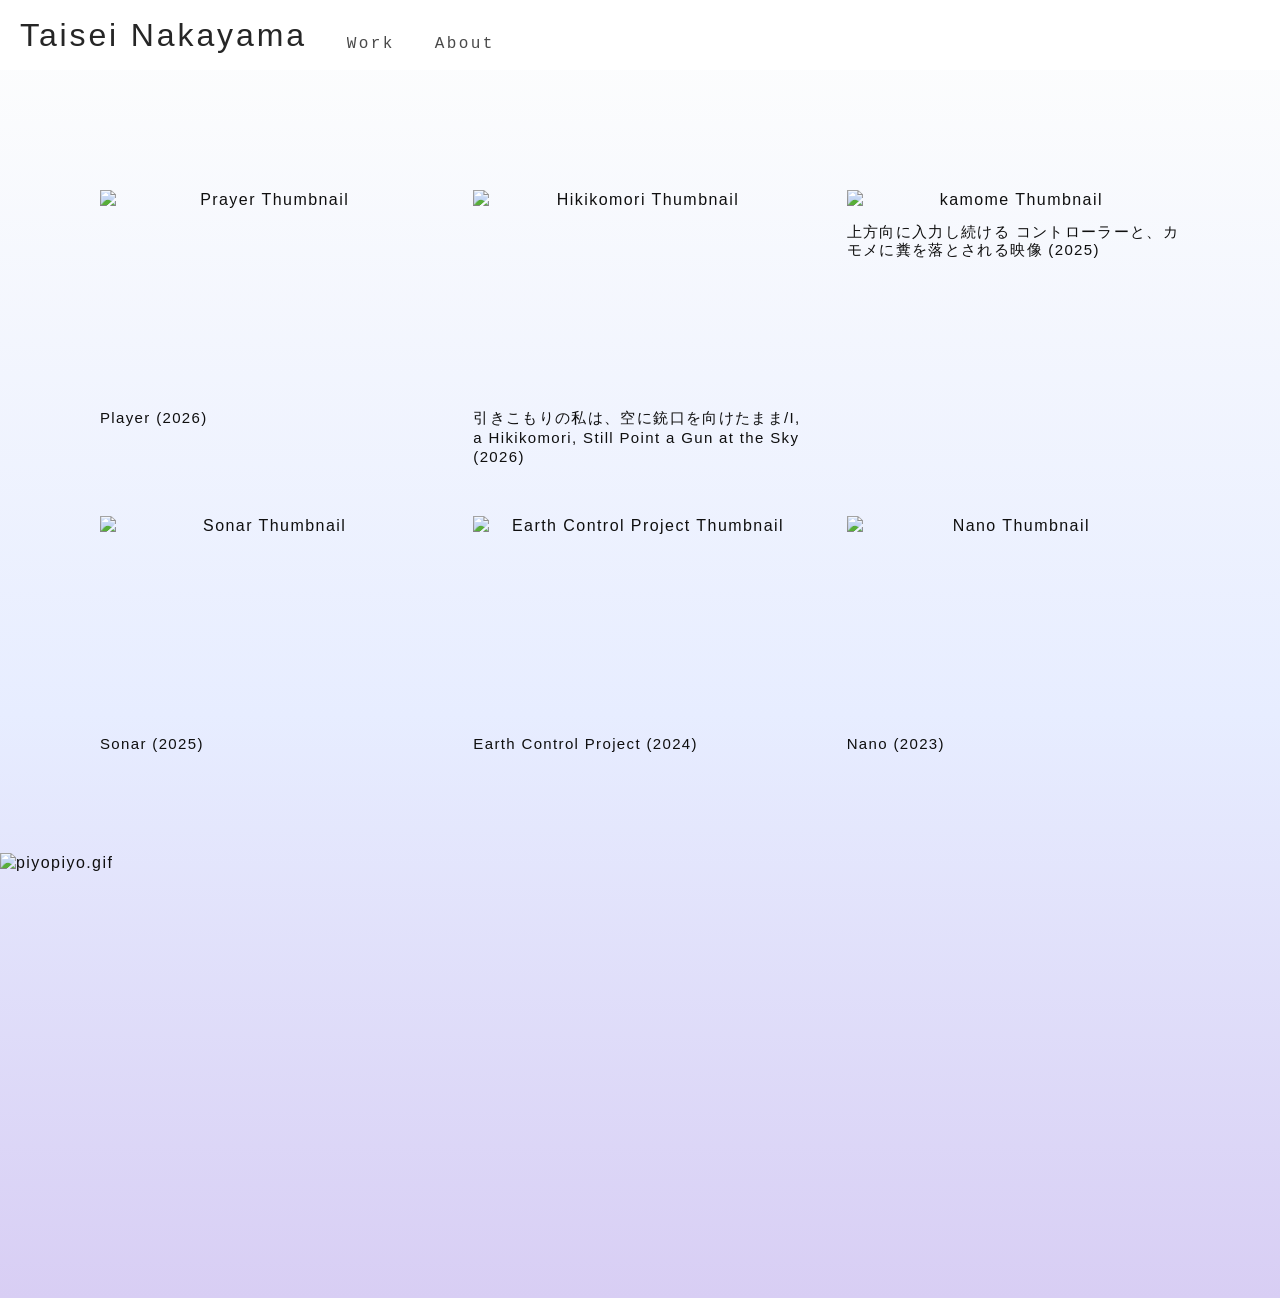
==== docs/index.html @ 84cfa3e0 "Move files to /docs folder for GitHub Pages" ====
<!DOCTYPE html>
<html lang="ja">

<head>
  <meta charset="UTF-8">
  <meta name="viewport" content="width=device-width, initial-scale=1">
  <title>poponoki</title>
  <link rel="stylesheet" href="style.css">
</head>

<body class="home-page">
  <nav id="nav">
    <h1 id="site-name"><a href="index.html">Taisei Nakayama</a></h1>
    <div id="ascii-container"></div>
  </nav>

  <ul class="work-list" id="works-section">
    <li id="work-item-7" class="work-item">
      <a class="available" href="works/work7/Prayer.html">
        <img src="images/samune/prayer-samune.png" alt="Prayer Thumbnail" class="work-thumbnail">
        <span class="work-title">Player (2026)</span>
      </a>
    </li>
    <li id="work-item-5" class="work-item">
      <a class="available" href="works/work5/Hikikomori.html">
        <img src="images/samune/hikikomori-samune.png" alt="Hikikomori Thumbnail" class="work-thumbnail">
        <span class="work-title">引きこもりの私は、空に銃口を向けたまま/I, a Hikikomori, Still Point a Gun at the Sky (2026)</span>
      </a>

    </li>
    <li id="work-item-6" class="work-item">
      <a class="available" href="works/work6/kamome.html">
        <img src="images/samune/kamome-samune.png" alt="kamome Thumbnail" class="work-thumbnail">
        <span class="work-title">上方向に入力し続ける コントローラーと、カモメに糞を落とされる映像 (2025)</span>
      </a>
    </li>
    <li id="work-item-4" class="work-item">
      <a class="available" href="works/work3/Sonar.html">
        <img src="images/samune/Sonar-samune.png" alt="Sonar Thumbnail" class="work-thumbnail">
        <span class="work-title">Sonar (2025)</span>
      </a>
    </li>
    <li id="work-item-3" class="work-item">
      <a class="available" href="works/work2/EarthControlProject.html">
        <img src="images/samune/earth-control-samune.png" alt="Earth Control Project Thumbnail" class="work-thumbnail">
        <span class="work-title">Earth Control Project (2024)</span>
      </a>
    </li>
    <li id="work-item-1" class="work-item">
      <a class="available" href="works/work1/Namo.html">
        <img src="images/samune/nano-samune.png" alt="Nano Thumbnail" class="work-thumbnail">
        <span class="work-title">Nano (2023)</span>
      </a>
    </li>
  </ul>

  <img src="images/stan-export.gif" alt="piyopiyo.gif" width="300" class="section-image">
  <br><br><br><br><br><br><br><br><br><br><br><br>

  <div class="about-section-wrapper">
    <h2 class="section-title" id="about-section"></h2>


  </div>
  <br><br><br><br><br><br><br>




  <script src="interaction.js"></script>
</body>

</html>
---- docs/style.css ----
body {
  background-color: #fefefd;
  color: #0f0f0f;
  font-family: Arial, "游ゴシック", YuGothic, "ヒラギノ角ゴ ProN W3", "Hiragino Kaku Gothic ProN", "メイリオ", Meiryo, sans-serif;
  font-weight: normal;
  letter-spacing: 0.09em;
  line-height: 1.2em;
  margin: 0;
  padding-top: 150px;
}

body.home-page {
  background: linear-gradient(180deg, #fefefd 0%, #e7edff 55%, #d8cef4 100%);
}

/* --- 固定ナビゲーション --- */
#nav {
  position: fixed;
  top: 0;
  left: 0;
  width: 100%;
  height: 70px;
  margin: 0 auto;
  padding: 0 20px;
  background: rgba(255, 255, 255, 0.9);
  opacity: 0.9;
  z-index: 100;
  box-sizing: border-box;
  display: flex;
  align-items: center;
}

#site-name {
  font-weight: normal;
  font-size: 32px;
  letter-spacing: 0.09em;
  line-height: 1.2em;
  margin: 0 40px 0 0;
  color: #0f0f0f;
  white-space: nowrap;
  flex-shrink: 0;
}

#site-name a {
  color: inherit;
  text-decoration: none;
}

/* --- ヘッダー内ASCIIアニメーション領域 --- */
#ascii-container {
  position: relative;
  flex: 1 1 auto;
  height: 100%;
  overflow: hidden;
  cursor: default;
  background: transparent;
  color: #0f0f0f;
  font-family: 'Courier New', Courier, monospace;
  font-size: 16px;
  line-height: 1.2;
}

#ascii-container .char {
  position: absolute;
  transition: transform 0.2s ease-out;
}

#ascii-container a {
  color: #363636;
  text-decoration: none;
}

#ascii-container a:visited {
  color: #0f0f0f;
}

#ascii-container a:hover {
  color: #ccc;
}

/* --- コンテンツ側:ヘッダー分の余白だけ確保 --- */
.content-wrapper {
  padding: 100px 40px 40px 40px;
}

h1 {
  font-weight: normal;
  font-size: 30px;
  letter-spacing: 0.09em;
  line-height: 1.0em;
  color: #0f0f0f;
  margin-bottom: 10px;
}

h2.section-title {
  font-weight: normal;
  font-size: 1.5em;
  letter-spacing: 0.09em;
  margin-top: 80px;
  margin-bottom: 20px;
  color: #0f0f0f;
}

ul {
  list-style-type: none;
  padding: 0;
}

li {
  margin-bottom: 10px;
}

a {
  text-decoration: none;
  color: #363636;
}

a:visited {
  color: #0f0f0f;
}

a:hover {
  color: #ccc;
}

.coming-soon {
  color: #999;
  font-style: italic;
}

.available {
  color: #0f0f0f;
}

.icon {
  margin-right: 5px;
}

.section-image {
  margin-top: 50px;
}

.image-center {
  display: flex;
  justify-content: center;
}

.image-center+h1,
.image-center+h2 {
  margin-top: 100px;
}

@media (max-width: 600px) {
  #nav {
    padding: 10px 15px;
    font-size: 13px;
  }

  #nav a {
    margin: 0 15px 0 0;
  }

  #ascii-container {
    min-height: 200px;
    padding: 50px 10px 10px 10px;
    font-size: 12px;
    line-height: 2;
  }

  .content-wrapper {
    padding: 20px;
  }

  h1 {
    font-size: 26px;
  }
}

.about-section-wrapper {
  text-align: center;
}

.work-page {
  padding: 100px 40px 40px;
}

.work-page h1 {
  margin: 0 0 50px;
}

.work-content {
  max-width: 1100px;
  margin: 0 auto;
}

.work-media {
  display: flex;
  flex-wrap: wrap;
  align-items: flex-start;
  gap: 20px;
  margin-bottom: 50px;
}

.work-media img,
.work-media video {
  display: block;
  max-width: 100%;
  width: auto;
  height: auto;
  object-fit: contain;
}

.work-media video {
  max-height: 600px;
}

.work-video-embed {
  flex: 1 1 100%;
  width: 100%;
  aspect-ratio: 16 / 9;
}

.work-video-embed iframe {
  display: block;
  width: 100%;
  height: 100%;
  border: 0;
}

.work-description {
  max-width: 700px;
  margin-bottom: 30px;
  line-height: 1.8;
}

.work-meta {
  list-style: none;
  margin: 0 0 80px;
  padding: 0;
  line-height: 1.8;
}

.work-back {
  margin: 0;
}

@media (max-width: 600px) {
  .work-page {
    padding: 100px 20px 30px;
  }

  .work-page h1 {
    font-size: 26px;
    margin-bottom: 35px;
  }

  .work-media {
    margin-bottom: 35px;
  }
}

.about-content {
  max-width: 720px;
  margin: 0 auto;
  padding: 40px;
  box-sizing: border-box;
}

.about-lead {
  margin: 0 0 80px;
  font-size: 1.5em;
}

.about-profile {
  max-width: 560px;
  margin: 0 auto;
  font-size: 1.05em;
  line-height: 2;
}

.about-profile p {
  margin: 0 0 16px;
}

.about-exhibitions {
  margin-top: 90px;
}

.about-exhibitions .section-title {
  margin-top: 0;
}

.exhibitions-list {
  max-width: 760px;
  margin: 0 auto;
  padding: 0;
  list-style: none;
  text-align: left;
  line-height: 1.8;
}

.exhibitions-list li {
  margin-bottom: 14px;
}

.exhibition-year {
  display: inline-block;
  min-width: 52px;
}

.about-contact {
  margin-top: 100px;
}

.about-contact .section-title {
  margin-top: 0;
}

.about-contact p {
  margin: 0;
}

.about-back {
  margin-top: 120px;
}

@media (max-width: 600px) {
  .about-content {
    padding: 30px 20px;
  }

  .about-lead {
    margin-bottom: 60px;
  }
}

.align-right {
  text-align: right;
}

/* Workセクションのスタイル */
.work-list {
  display: flex;
  flex-wrap: wrap;
  gap: 40px;
  list-style: none;
  padding: 0 40px;
  margin: 40px auto;
  max-width: 1200px;
  box-sizing: border-box;
  justify-content: center;
}

.work-item {
  flex: 1 1 calc(33.333% - 40px);
  max-width: calc(33.333% - 40px);
  box-sizing: border-box;
  text-align: center;
}

.work-item a {
  text-decoration: none;
  color: inherit;
}

.work-thumbnail {
  width: 100%;
  aspect-ratio: 16 / 10;
  height: auto;
  object-fit: cover;
  object-position: center;
  border-radius: 0;
  box-shadow: none;
  transition: opacity 0.2s ease;
  display: block;
}

.work-item a:hover .work-thumbnail {
  opacity: 0.5;
}

/* カモメ作品はサムネイル全体が収まるように表示 */
#work-item-6 .work-thumbnail {
  aspect-ratio: auto;
  height: auto;
  object-fit: initial;
  background-color: transparent;
}

#work-item-6 a {
  display: inline-block;
  max-width: 100%;
}

#work-item-6 .work-title {
  margin-top: 14px;
  font-size: 15px;
  line-height: 1.2em;
}

.work-title {
  display: block;
  margin-top: 10px;
  max-width: 100%;
  font-size: 15px;
  font-weight: normal;
  letter-spacing: 0.09em;
  text-align: left;
  overflow-wrap: anywhere;
  word-break: break-word;
}

/* 4番目のアイテムからは新しい行に折り返るが、3列の幅は維持される */
@media (max-width: 768px) {
  .work-item {
    flex: 1 1 calc(50% - 40px);
    max-width: calc(50% - 40px);
  }

  .work-list {
    padding: 0 20px;
    gap: 20px;
  }
}

@media (max-width: 480px) {
  .work-item {
    flex: 1 1 100%;
    max-width: 100%;
  }

}
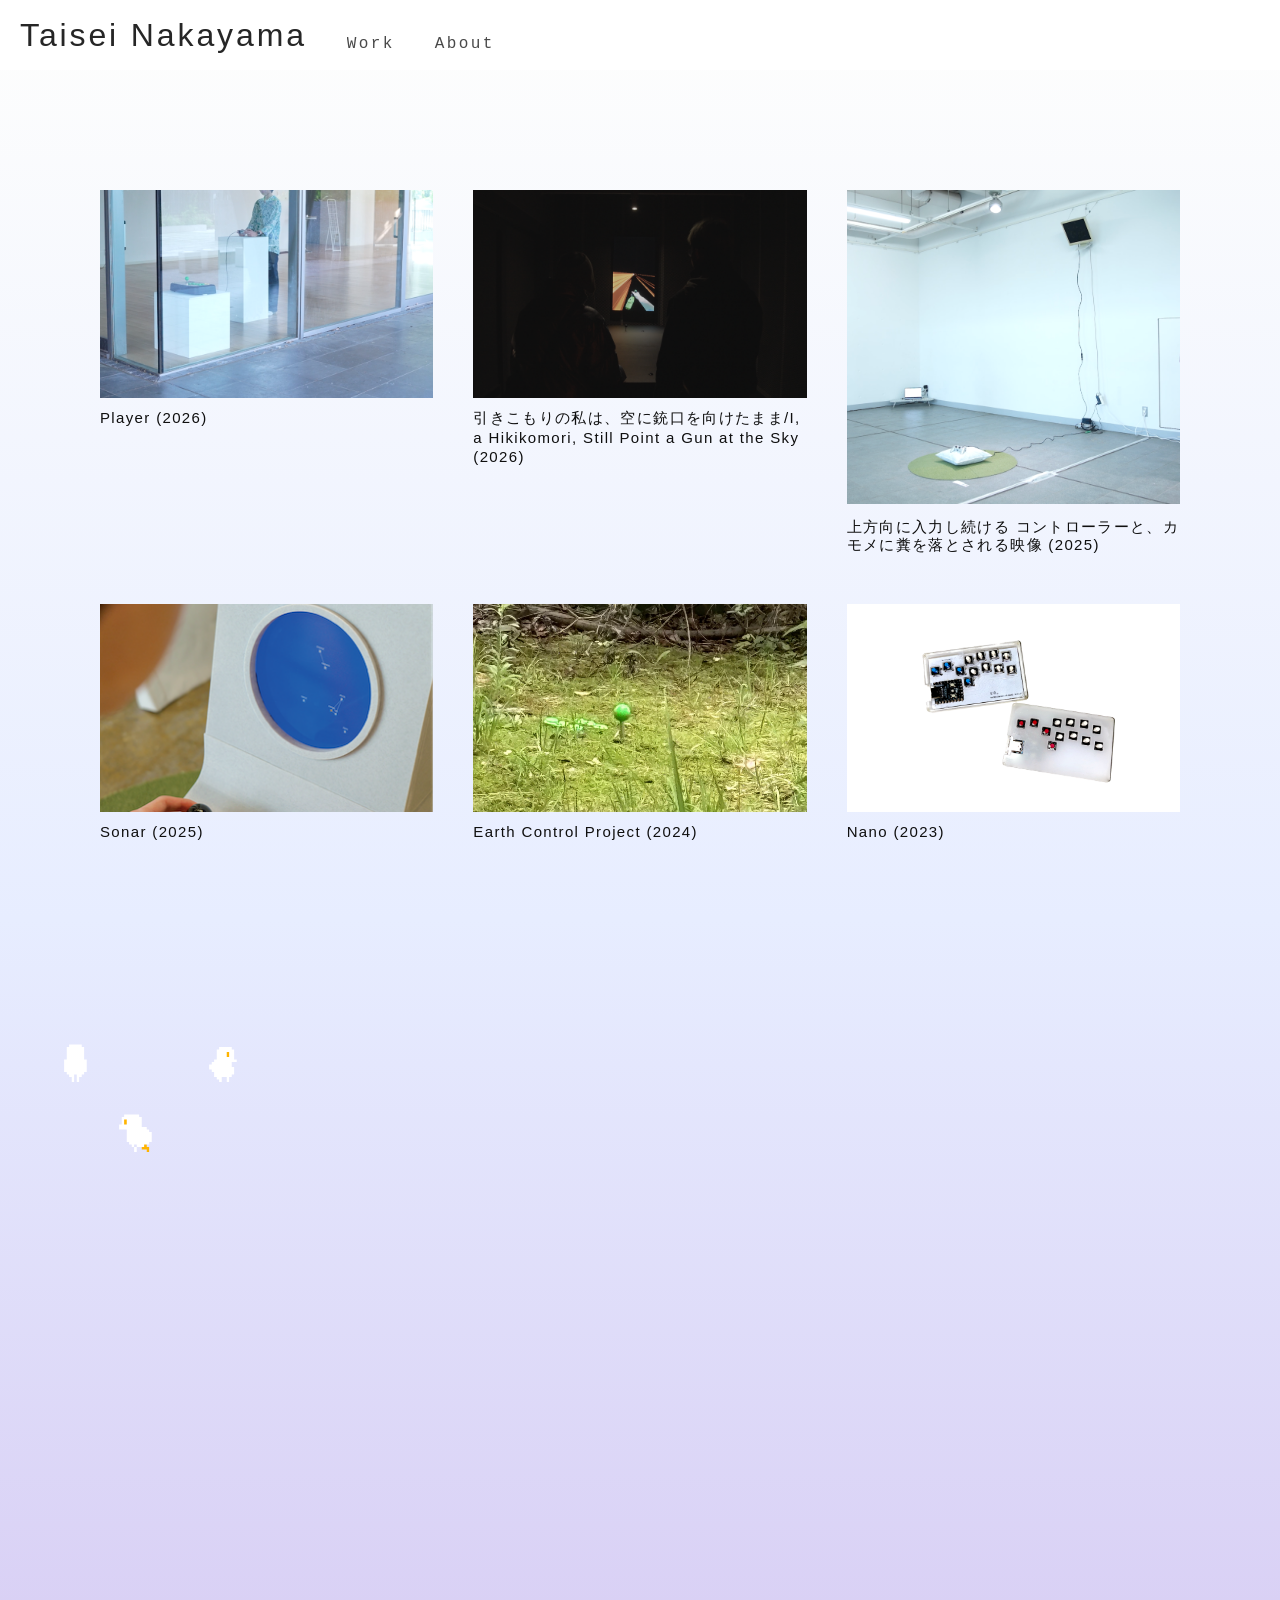
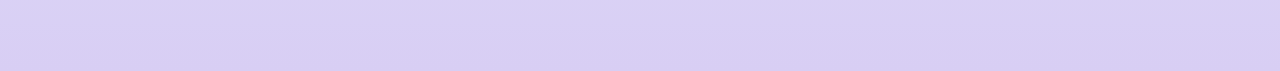
==== commit 2721bf56: "Fix Sonar thumbnail filename to lowercase" ====
--- a/docs/index.html
+++ b/docs/index.html
@@ -36,7 +36,7 @@
     </li>
     <li id="work-item-4" class="work-item">
       <a class="available" href="works/work3/Sonar.html">
-        <img src="images/samune/Sonar-samune.png" alt="Sonar Thumbnail" class="work-thumbnail">
+        <img src="images/samune/sonar-samune.png" alt="Sonar Thumbnail" class="work-thumbnail">
         <span class="work-title">Sonar (2025)</span>
       </a>
     </li>
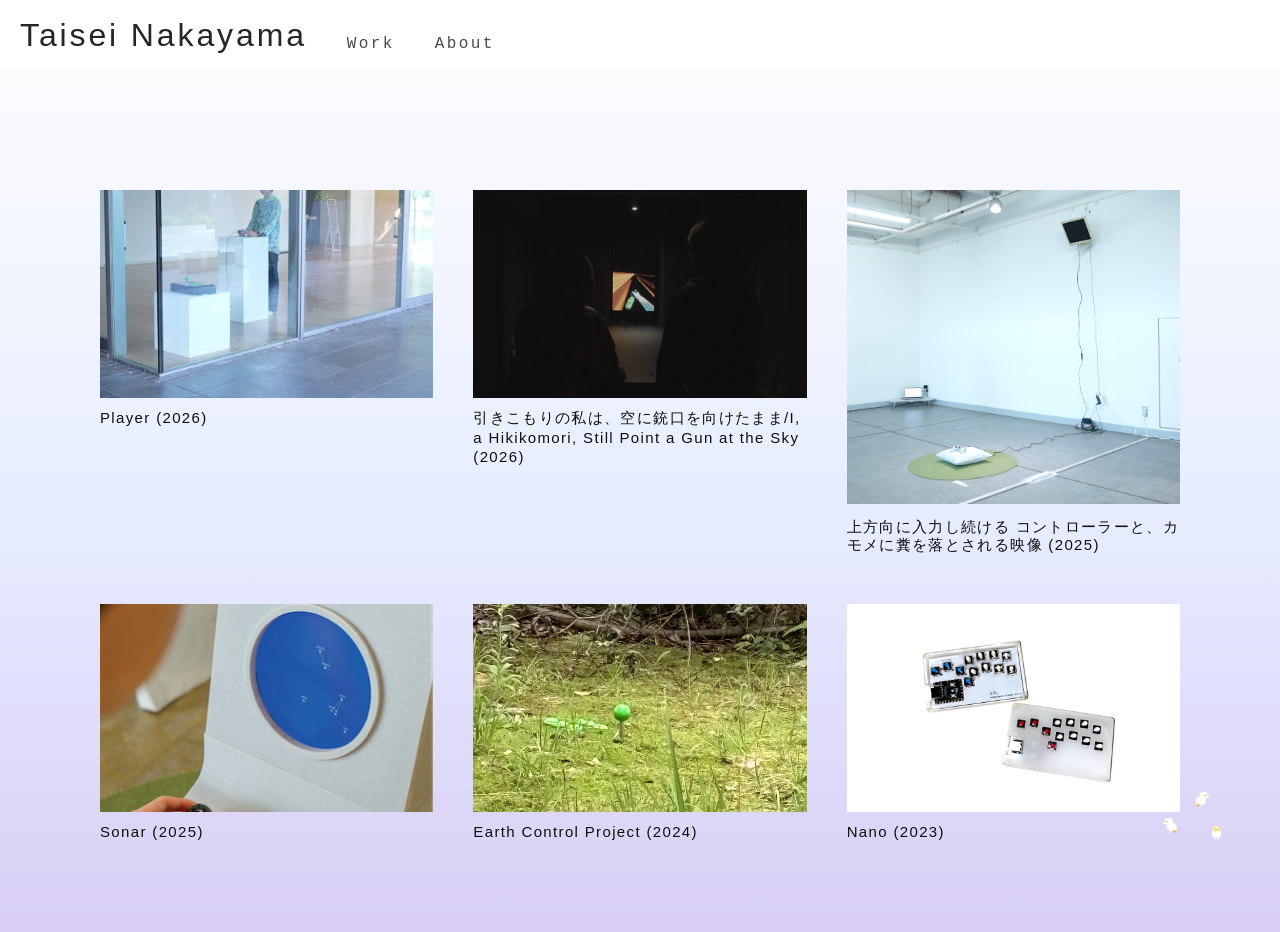
==== commit e2f17161: "Remove br tags and fix section-image placement in index.html" ====
--- a/docs/index.html
+++ b/docs/index.html
@@ -54,18 +54,11 @@
     </li>
   </ul>
 
-  <img src="images/stan-export.gif" alt="piyopiyo.gif" width="300" class="section-image">
-  <br><br><br><br><br><br><br><br><br><br><br><br>
-
   <div class="about-section-wrapper">
     <h2 class="section-title" id="about-section"></h2>
+  </div>
 
-
-  </div>
-  <br><br><br><br><br><br><br>
-
-
-
+  <img src="images/stan-export.gif" alt="piyopiyo.gif" class="section-image">
 
   <script src="interaction.js"></script>
 </body>
--- a/docs/style.css
+++ b/docs/style.css
@@ -137,7 +137,16 @@
 }
 
 .section-image {
-  margin-top: 50px;
+  position: fixed;
+  bottom: 20px;
+  right: 20px;
+  width: 120px;
+  z-index: 50;
+  display: none;
+}
+
+body.home-page .section-image {
+  display: block;
 }
 
 .image-center {
@@ -173,6 +182,12 @@
 
   h1 {
     font-size: 26px;
+  }
+
+  .section-image {
+    width: 80px;
+    bottom: 15px;
+    right: 15px;
   }
 }
 
